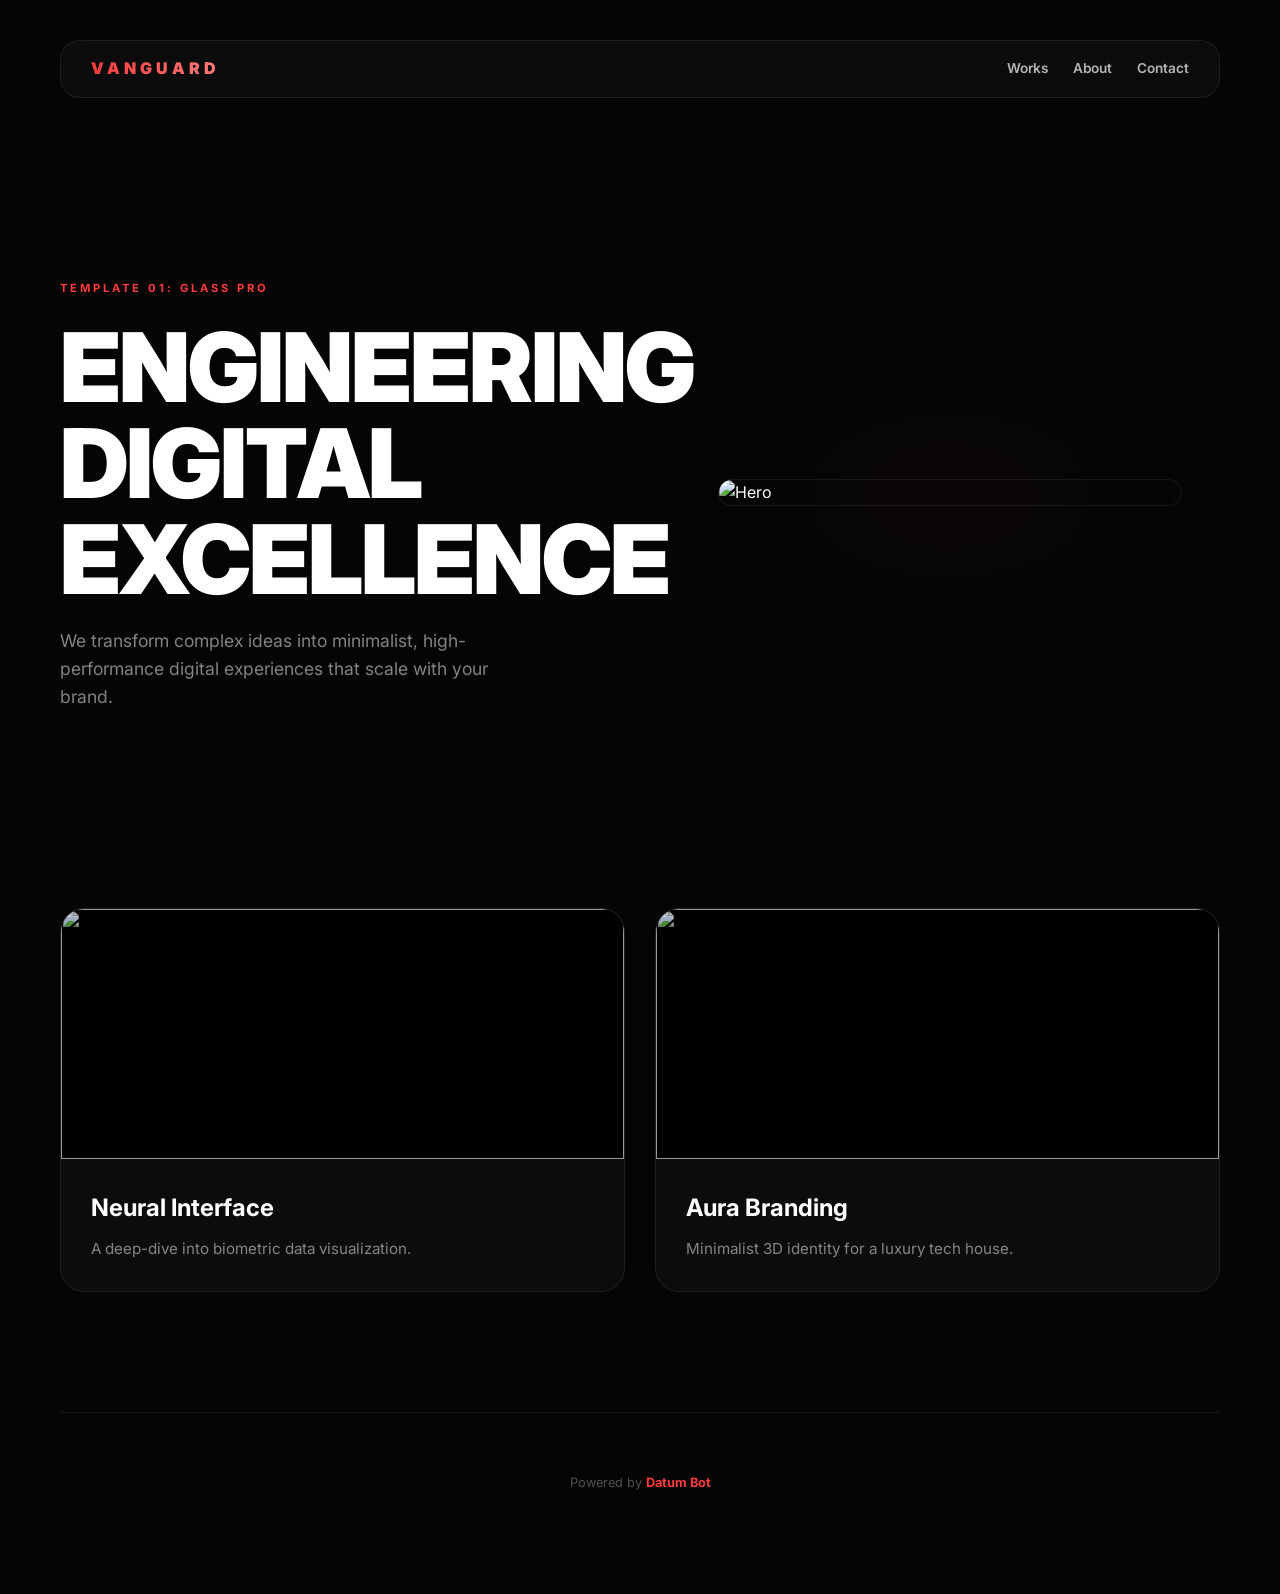
==== glass_pro/index.html @ 1a09a00f "Glass pro template preview" ====
<!DOCTYPE html>
<html lang="en">
<head>
    <meta charset="UTF-8">
    <meta name="viewport" content="width=device-width, initial-scale=1.0">
    <title>Glass Pro | Preview</title>
    <!-- 3D Model Viewer Support -->
    <script type="module" src="https://ajax.googleapis.com/ajax/libs/model-viewer/3.4.0/model-viewer.min.js"></script>
    <link rel="stylesheet" href="style.css">
</head>
<body>
    <div class="forge-container">
        <!-- HEADER -->
        <header class="glass-nav">
            <div class="logo brand-title">VANGUARD</div>
            <nav class="nav-links">
                <a href="#">Works</a>
                <a href="#">About</a>
                <a href="#">Contact</a>
            </nav>
        </header>

        <!-- HERO SECTION -->
        <section class="hero-section">
            <div class="hero-text">
                <span class="badge">TEMPLATE 01: GLASS PRO</span>
                <h1>Engineering<br>Digital<br>Excellence</h1>
                <p>We transform complex ideas into minimalist, high-performance digital experiences that scale with your brand.</p>
            </div>
            
            <div class="hero-visual">
                <img src="https://images.unsplash.com/photo-1633356122544-f134324a6cee?auto=format&fit=crop&q=80&w=500" alt="Hero">
                <div class="glow-sphere"></div>
            </div>
        </section>

        <!-- PROJECT GRID -->
        <div class="content-stack">
            <div class="project-grid">
                <div class="project-card">
                    <div class="card-media">
                        <img src="https://images.unsplash.com/photo-1618005182384-a83a8bd57fbe?auto=format&fit=crop&q=80&w=400" class="card-img">
                    </div>
                    <div class="card-content">
                        <h3>Neural Interface</h3>
                        <p>A deep-dive into biometric data visualization.</p>
                    </div>
                </div>
                
                <div class="project-card">
                    <div class="card-media">
                        <img src="https://images.unsplash.com/photo-1614850523296-d8c1af93d400?auto=format&fit=crop&q=80&w=400" class="card-img">
                    </div>
                    <div class="card-content">
                        <h3>Aura Branding</h3>
                        <p>Minimalist 3D identity for a luxury tech house.</p>
                    </div>
                </div>
            </div>
        </div>

        <!-- FOOTER -->
        <footer class="datum-footer">
            <p>Powered by <a href="https://datum.bot" class="datum-link">Datum Bot</a></p>
        </footer>
    </div>
</body>
</html>
---- glass_pro/style.css ----
@import url('https://fonts.googleapis.com/css2?family=Inter:wght@400;700;900&display=swap');

:root {
    --bg: #050505;
    --red: #ff3b3b;
    --glass: rgba(255, 255, 255, 0.03);
    --border: rgba(255, 255, 255, 0.08);
}

* { margin: 0; padding: 0; box-sizing: border-box; }
body { background: var(--bg); color: white; font-family: 'Inter', sans-serif; line-height: 1.6; }

.forge-container { max-width: 1200px; margin: 0 auto; padding: 40px 20px; }

/* NAVIGATION */
.glass-nav { 
    display: flex; 
    justify-content: space-between; 
    align-items: center;
    padding: 15px 30px; 
    background: var(--glass); 
    border: 1px solid var(--border); 
    border-radius: 20px; 
    backdrop-filter: blur(15px);
    margin-bottom: 80px;
}

.brand-title {
    font-weight: 900;
    letter-spacing: 4px; 
    text-transform: uppercase;
    background: linear-gradient(to right, var(--red), #ff7b7b);
    -webkit-background-clip: text;
    -webkit-text-fill-color: transparent;
}

.nav-links { display: flex; align-items: center; gap: 25px; }
.nav-links a {
    color: rgba(255, 255, 255, 0.7);
    text-decoration: none;
    font-size: 0.85rem;
    font-weight: 600;
    transition: color 0.3s ease;
}
.nav-links a:hover { color: var(--red); }

/* HERO SECTION - THE OVERLAP FIX */
.hero-section {
    display: flex;
    align-items: center;
    gap: 20px;
    min-height: 70vh;
    margin-bottom: 100px;
}

.hero-text { 
    flex: 0 0 55%; /* Keeps text on the left half */
    z-index: 5;
}

.hero-visual { 
    flex: 0 0 40%; /* Keeps image on the right half */
    position: relative; 
    display: flex; 
    justify-content: center; 
}

h1 {
    font-size: clamp(3rem, 8vw, 6rem);
    font-weight: 900;
    line-height: 1.0; 
    letter-spacing: -2px;
    margin: 20px 0;
    text-transform: uppercase;
}

.badge { color: var(--red); font-size: 0.7rem; font-weight: 700; letter-spacing: 3px; }
.hero-text p { color: rgba(255,255,255,0.5); font-size: 1.1rem; max-width: 480px; }

/* IMAGE STYLING */
.hero-visual img, model-viewer { 
    width: 100%; 
    height: auto; 
    max-height: 500px;
    border-radius: 30px; 
    border: 1px solid var(--border); 
    object-fit: cover;
    z-index: 2; 
}

.glow-sphere { 
    position: absolute; 
    width: 120%; 
    height: 120%; 
    background: radial-gradient(circle, rgba(255,59,59,0.15) 0%, transparent 70%); 
    filter: blur(60px); 
    z-index: 1; 
}

/* PROJECT GRID */
.project-grid { display: grid; grid-template-columns: repeat(auto-fit, minmax(350px, 1fr)); gap: 30px; }
.project-card { background: var(--glass); border: 1px solid var(--border); border-radius: 24px; overflow: hidden; }
.card-media { width: 100%; height: 250px; background: #000; }
.card-img { width: 100%; height: 100%; object-fit: cover; opacity: 0.8; }
.card-content { padding: 30px; }
.card-content h3 { font-size: 1.5rem; margin-bottom: 10px; }
.card-content p { color: rgba(255,255,255,0.5); font-size: 0.95rem; }

/* FOOTER */
.datum-footer {
    margin-top: 120px;
    padding: 60px 0;
    text-align: center;
    border-top: 1px solid var(--border);
}
.datum-footer p { font-size: 0.8rem; color: rgba(255, 255, 255, 0.3); }
.datum-link { color: var(--red); text-decoration: none; font-weight: 700; }
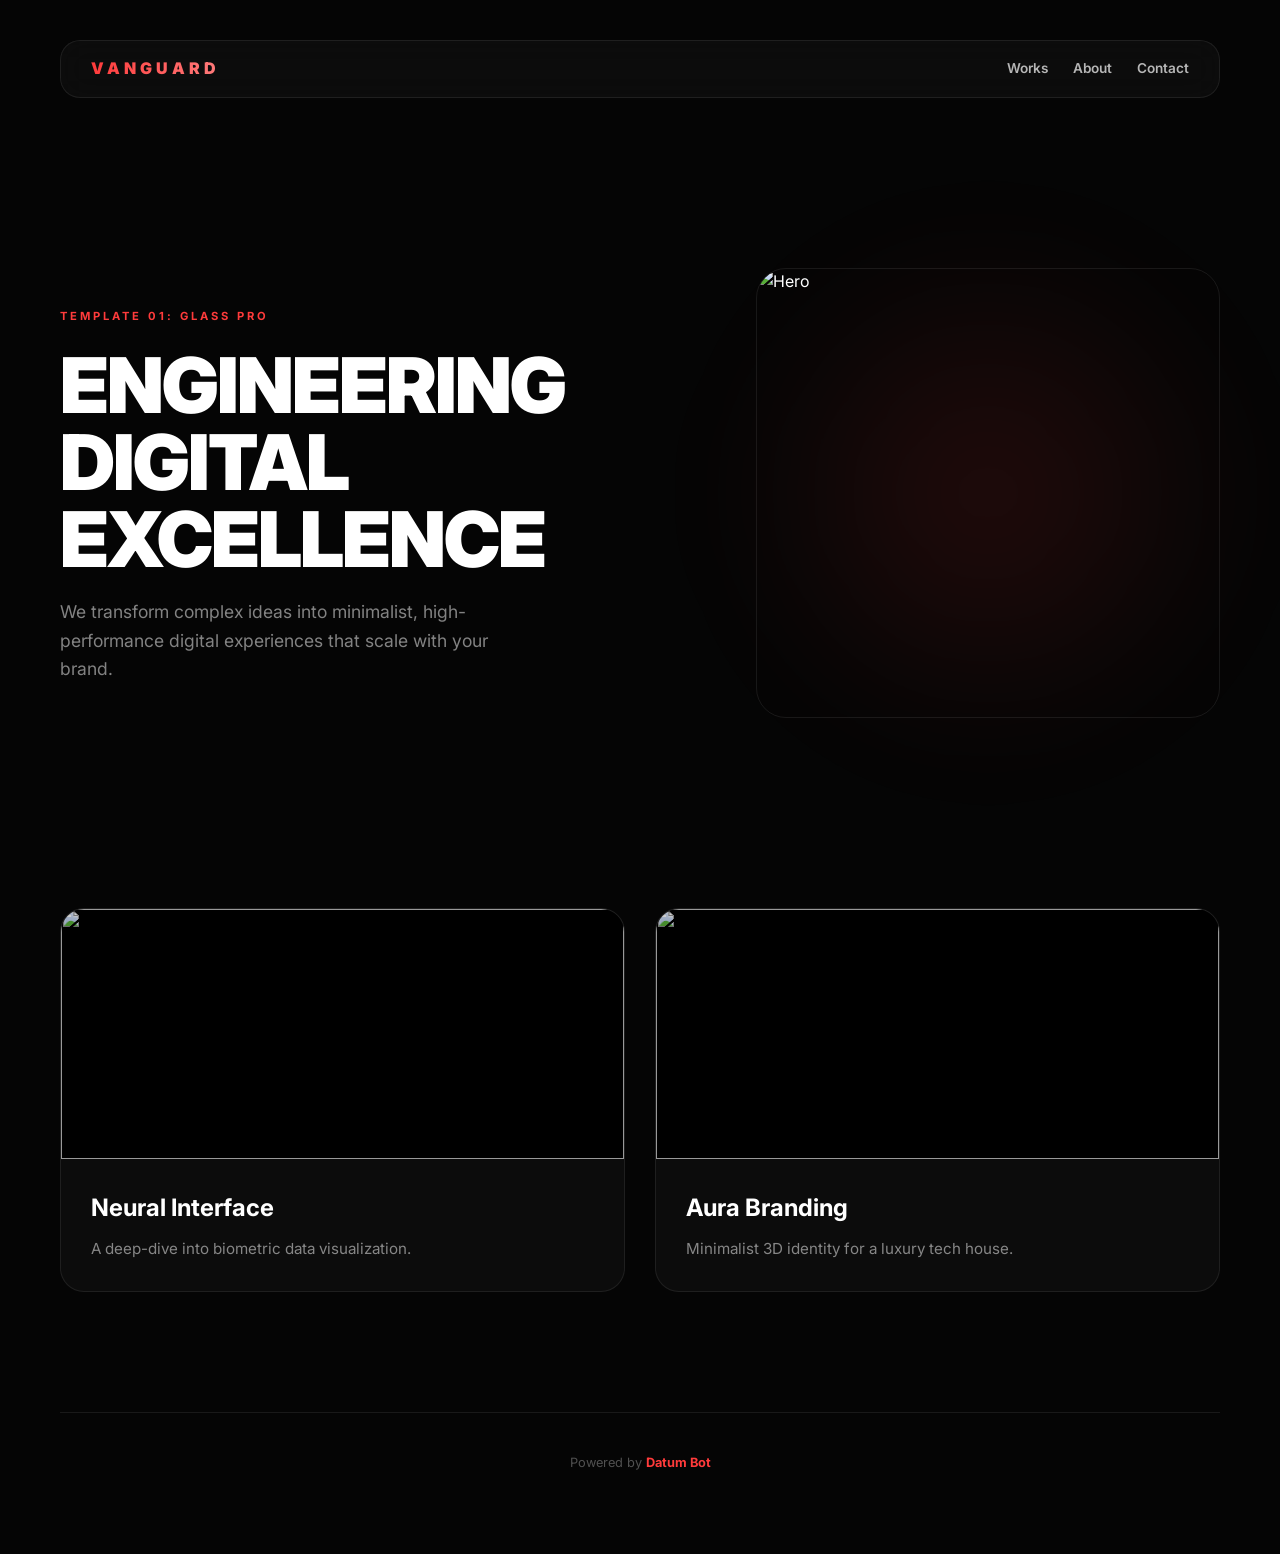
==== commit 87671b91: "Made Glass pro preview more flexible" ====
--- a/glass_pro/index.html
+++ b/glass_pro/index.html
@@ -22,17 +22,17 @@
 
         <!-- HERO SECTION -->
         <section class="hero-section">
-            <div class="hero-text">
-                <span class="badge">TEMPLATE 01: GLASS PRO</span>
-                <h1>Engineering<br>Digital<br>Excellence</h1>
-                <p>We transform complex ideas into minimalist, high-performance digital experiences that scale with your brand.</p>
-            </div>
-            
-            <div class="hero-visual">
-                <img src="https://images.unsplash.com/photo-1633356122544-f134324a6cee?auto=format&fit=crop&q=80&w=500" alt="Hero">
-                <div class="glow-sphere"></div>
-            </div>
-        </section>
+    <div class="hero-text">
+        <span class="badge">TEMPLATE 01: GLASS PRO</span>
+        <h1>Engineering<br>Digital<br>Excellence</h1>
+        <p>We transform complex ideas into minimalist, high-performance digital experiences that scale with your brand.</p>
+    </div>
+    
+    <div class="hero-visual">
+        <img src="https://images.unsplash.com/photo-1633356122544-f134324a6cee?auto=format&fit=crop&q=80&w=500" alt="Hero">
+        <div class="glow-sphere"></div>
+    </div>
+</section>
 
         <!-- PROJECT GRID -->
         <div class="content-stack">
--- a/glass_pro/style.css
+++ b/glass_pro/style.css
@@ -7,10 +7,25 @@
     --border: rgba(255, 255, 255, 0.08);
 }
 
-* { margin: 0; padding: 0; box-sizing: border-box; }
-body { background: var(--bg); color: white; font-family: 'Inter', sans-serif; line-height: 1.6; }
-
-.forge-container { max-width: 1200px; margin: 0 auto; padding: 40px 20px; }
+* { 
+    margin: 0; 
+    padding: 0; 
+    box-sizing: border-box; 
+}
+
+body { 
+    background: var(--bg); 
+    color: white; 
+    font-family: 'Inter', sans-serif; 
+    line-height: 1.6;
+    overflow-x: hidden; /* Prevents awkward horizontal shaking on mobile */
+}
+
+.forge-container { 
+    max-width: 1200px; 
+    margin: 0 auto; 
+    padding: 40px 20px; 
+}
 
 /* NAVIGATION */
 .glass-nav { 
@@ -22,6 +37,7 @@
     border: 1px solid var(--border); 
     border-radius: 20px; 
     backdrop-filter: blur(15px);
+    -webkit-backdrop-filter: blur(15px);
     margin-bottom: 80px;
 }
 
@@ -34,7 +50,12 @@
     -webkit-text-fill-color: transparent;
 }
 
-.nav-links { display: flex; align-items: center; gap: 25px; }
+.nav-links { 
+    display: flex; 
+    align-items: center; 
+    gap: 25px; 
+}
+
 .nav-links a {
     color: rgba(255, 255, 255, 0.7);
     text-decoration: none;
@@ -42,31 +63,37 @@
     font-weight: 600;
     transition: color 0.3s ease;
 }
-.nav-links a:hover { color: var(--red); }
-
-/* HERO SECTION - THE OVERLAP FIX */
+
+.nav-links a:hover { 
+    color: var(--red); 
+}
+
+/* HERO SECTION */
 .hero-section {
     display: flex;
     align-items: center;
-    gap: 20px;
+    justify-content: space-between;
+    gap: 40px;
     min-height: 70vh;
     margin-bottom: 100px;
 }
 
 .hero-text { 
-    flex: 0 0 55%; /* Keeps text on the left half */
+    flex: 0 1 55%;
     z-index: 5;
 }
 
 .hero-visual { 
-    flex: 0 0 40%; /* Keeps image on the right half */
+    flex: 0 1 40%;
     position: relative; 
     display: flex; 
     justify-content: center; 
+    align-items: center;
+    width: 100%;
 }
 
 h1 {
-    font-size: clamp(3rem, 8vw, 6rem);
+    font-size: clamp(2.5rem, 6vw, 5.5rem); /* Keeps title scalable without spilling out */
     font-weight: 900;
     line-height: 1.0; 
     letter-spacing: -2px;
@@ -74,14 +101,25 @@
     text-transform: uppercase;
 }
 
-.badge { color: var(--red); font-size: 0.7rem; font-weight: 700; letter-spacing: 3px; }
-.hero-text p { color: rgba(255,255,255,0.5); font-size: 1.1rem; max-width: 480px; }
-
-/* IMAGE STYLING */
+.badge { 
+    color: var(--red); 
+    font-size: 0.7rem; 
+    font-weight: 700; 
+    letter-spacing: 3px; 
+}
+
+.hero-text p { 
+    color: rgba(255,255,255,0.5); 
+    font-size: 1.1rem; 
+    max-width: 480px; 
+}
+
+/* VISUAL MEDIA STYLING (IMAGE & 3D MODEL) */
 .hero-visual img, model-viewer { 
     width: 100%; 
     height: auto; 
-    max-height: 500px;
+    aspect-ratio: 1 / 1; /* Keeps visuals cleanly squared */
+    max-height: 450px;
     border-radius: 30px; 
     border: 1px solid var(--border); 
     object-fit: cover;
@@ -92,26 +130,136 @@
     position: absolute; 
     width: 120%; 
     height: 120%; 
-    background: radial-gradient(circle, rgba(255,59,59,0.15) 0%, transparent 70%); 
-    filter: blur(60px); 
+    background: radial-gradient(circle, rgba(255,59,59,0.12) 0%, transparent 70%); 
+    filter: blur(50px); 
     z-index: 1; 
 }
 
 /* PROJECT GRID */
-.project-grid { display: grid; grid-template-columns: repeat(auto-fit, minmax(350px, 1fr)); gap: 30px; }
-.project-card { background: var(--glass); border: 1px solid var(--border); border-radius: 24px; overflow: hidden; }
-.card-media { width: 100%; height: 250px; background: #000; }
-.card-img { width: 100%; height: 100%; object-fit: cover; opacity: 0.8; }
-.card-content { padding: 30px; }
-.card-content h3 { font-size: 1.5rem; margin-bottom: 10px; }
-.card-content p { color: rgba(255,255,255,0.5); font-size: 0.95rem; }
+.project-grid { 
+    display: grid; 
+    /* Changed minmax to 290px so it fits smaller mobile screens without clipping */
+    grid-template-columns: repeat(auto-fit, minmax(290px, 1fr)); 
+    gap: 30px; 
+}
+
+.project-card { 
+    background: var(--glass); 
+    border: 1px solid var(--border); 
+    border-radius: 24px; 
+    overflow: hidden; 
+}
+
+.card-media { 
+    width: 100%; 
+    height: 250px; 
+    background: #000; 
+}
+
+.card-img { 
+    width: 100%; 
+    height: 100%; 
+    object-fit: cover; 
+    opacity: 0.8; 
+}
+
+.card-content { 
+    padding: 30px; 
+}
+
+.card-content h3 { 
+    font-size: 1.5rem; 
+    margin-bottom: 10px; 
+}
+
+.card-content p { 
+    color: rgba(255,255,255,0.5); 
+    font-size: 0.95rem; 
+}
 
 /* FOOTER */
 .datum-footer {
     margin-top: 120px;
-    padding: 60px 0;
+    padding: 40px 0;
     text-align: center;
     border-top: 1px solid var(--border);
 }
-.datum-footer p { font-size: 0.8rem; color: rgba(255, 255, 255, 0.3); }
-.datum-link { color: var(--red); text-decoration: none; font-weight: 700; }+
+.datum-footer p { 
+    font-size: 0.8rem; 
+    color: rgba(255, 255, 255, 0.3); 
+}
+
+.datum-link { 
+    color: var(--red); 
+    text-decoration: none; 
+    font-weight: 700; 
+}
+
+/* ==========================================================================
+   MEDIA QUERY: TABLET & MOBILE RULES (768px and down)
+   ========================================================================== */
+@media (max-width: 768px) {
+    .forge-container {
+        padding: 20px 15px; /* Tighter safety padding for modern phones */
+    }
+
+    .glass-nav {
+        padding: 12px 20px;
+        margin-bottom: 50px;
+    }
+
+    .nav-links {
+        gap: 15px; /* Pulls nav items closer together on small viewports */
+    }
+
+    .nav-links a {
+        font-size: 0.75rem; /* Slightly smaller text for fit */
+    }
+
+    .hero-section {
+        flex-direction: column; /* Stacks layout elements vertically */
+        text-align: center;
+        gap: 50px;
+        min-height: auto;
+        margin-bottom: 80px;
+    }
+
+    .hero-text {
+        flex: 0 0 100%;
+        order: 1; /* Text stays on top */
+    }
+
+    .hero-text p {
+        margin: 0 auto; /* Centers the paragraph block container */
+        font-size: 1rem;
+    }
+
+    .hero-visual {
+        flex: 0 0 100%;
+        order: 2; /* Visual drops beautifully underneath */
+        max-width: 380px; /* Prevents scaling too large on vertical stacks */
+        margin: 0 auto;
+    }
+    
+    .hero-visual img, model-viewer {
+        max-height: 380px;
+    }
+
+    h1 {
+        line-height: 1.1;
+        margin: 15px 0;
+    }
+}
+
+/* EXTRA SMALL MOBILE BREAKPOINT (For tiny devices like iPhone SE) */
+@media (max-width: 380px) {
+    .glass-nav {
+        flex-direction: column; /* Safe stack for brand titles vs links */
+        gap: 10px;
+    }
+    
+    .nav-links {
+        gap: 12px;
+    }
+}
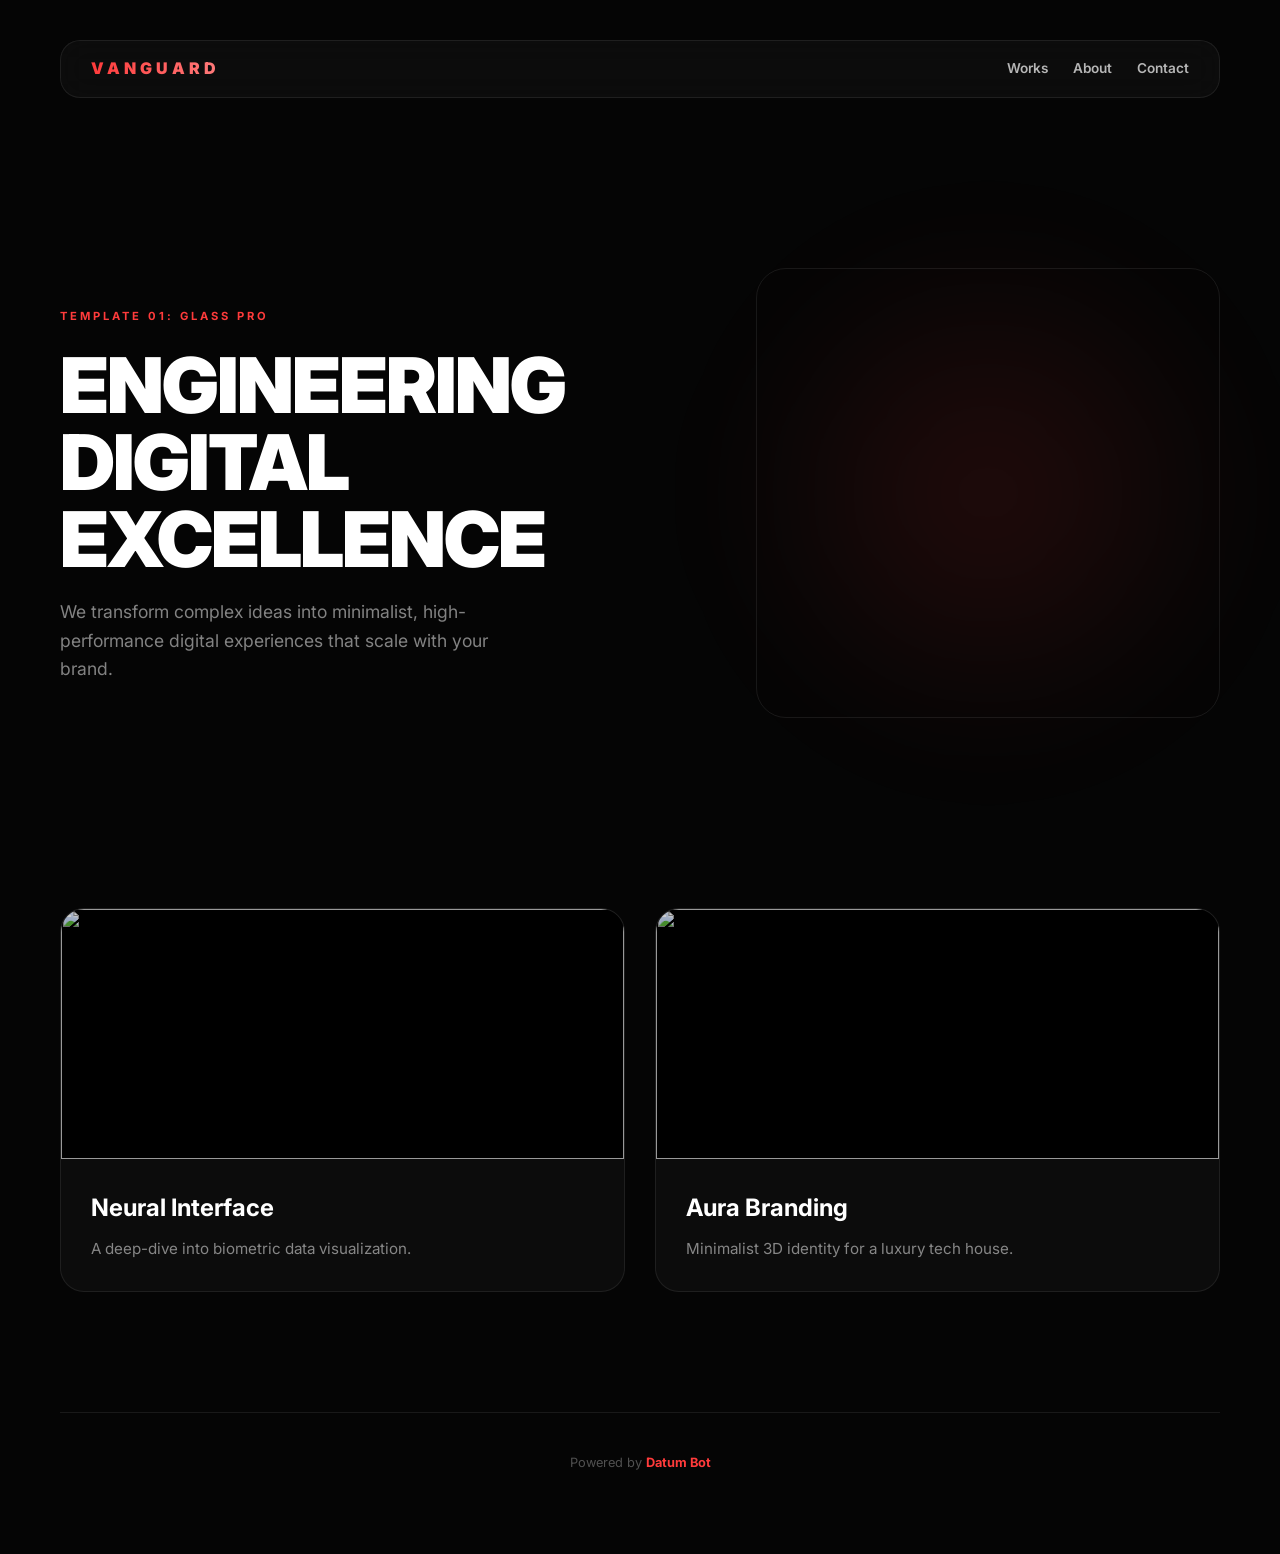
==== commit 288d6ab4: "Adding 3d option" ====
--- a/glass_pro/index.html
+++ b/glass_pro/index.html
@@ -29,8 +29,16 @@
     </div>
     
     <div class="hero-visual">
-        <img src="https://images.unsplash.com/photo-1633356122544-f134324a6cee?auto=format&fit=crop&q=80&w=500" alt="Hero">
-        <div class="glow-sphere"></div>
+        <model-viewer 
+        src="Intake-manifold-glb.glb" 
+        alt="SolidWorks Intake Manifold 3D Model" 
+        auto-rotate 
+        camera-controls 
+        touch-action="pan-y"
+        shadow-intensity="1"
+        exposure="1.2">
+    </model-viewer>
+    <div class="glow-sphere"></div>
     </div>
 </section>
 
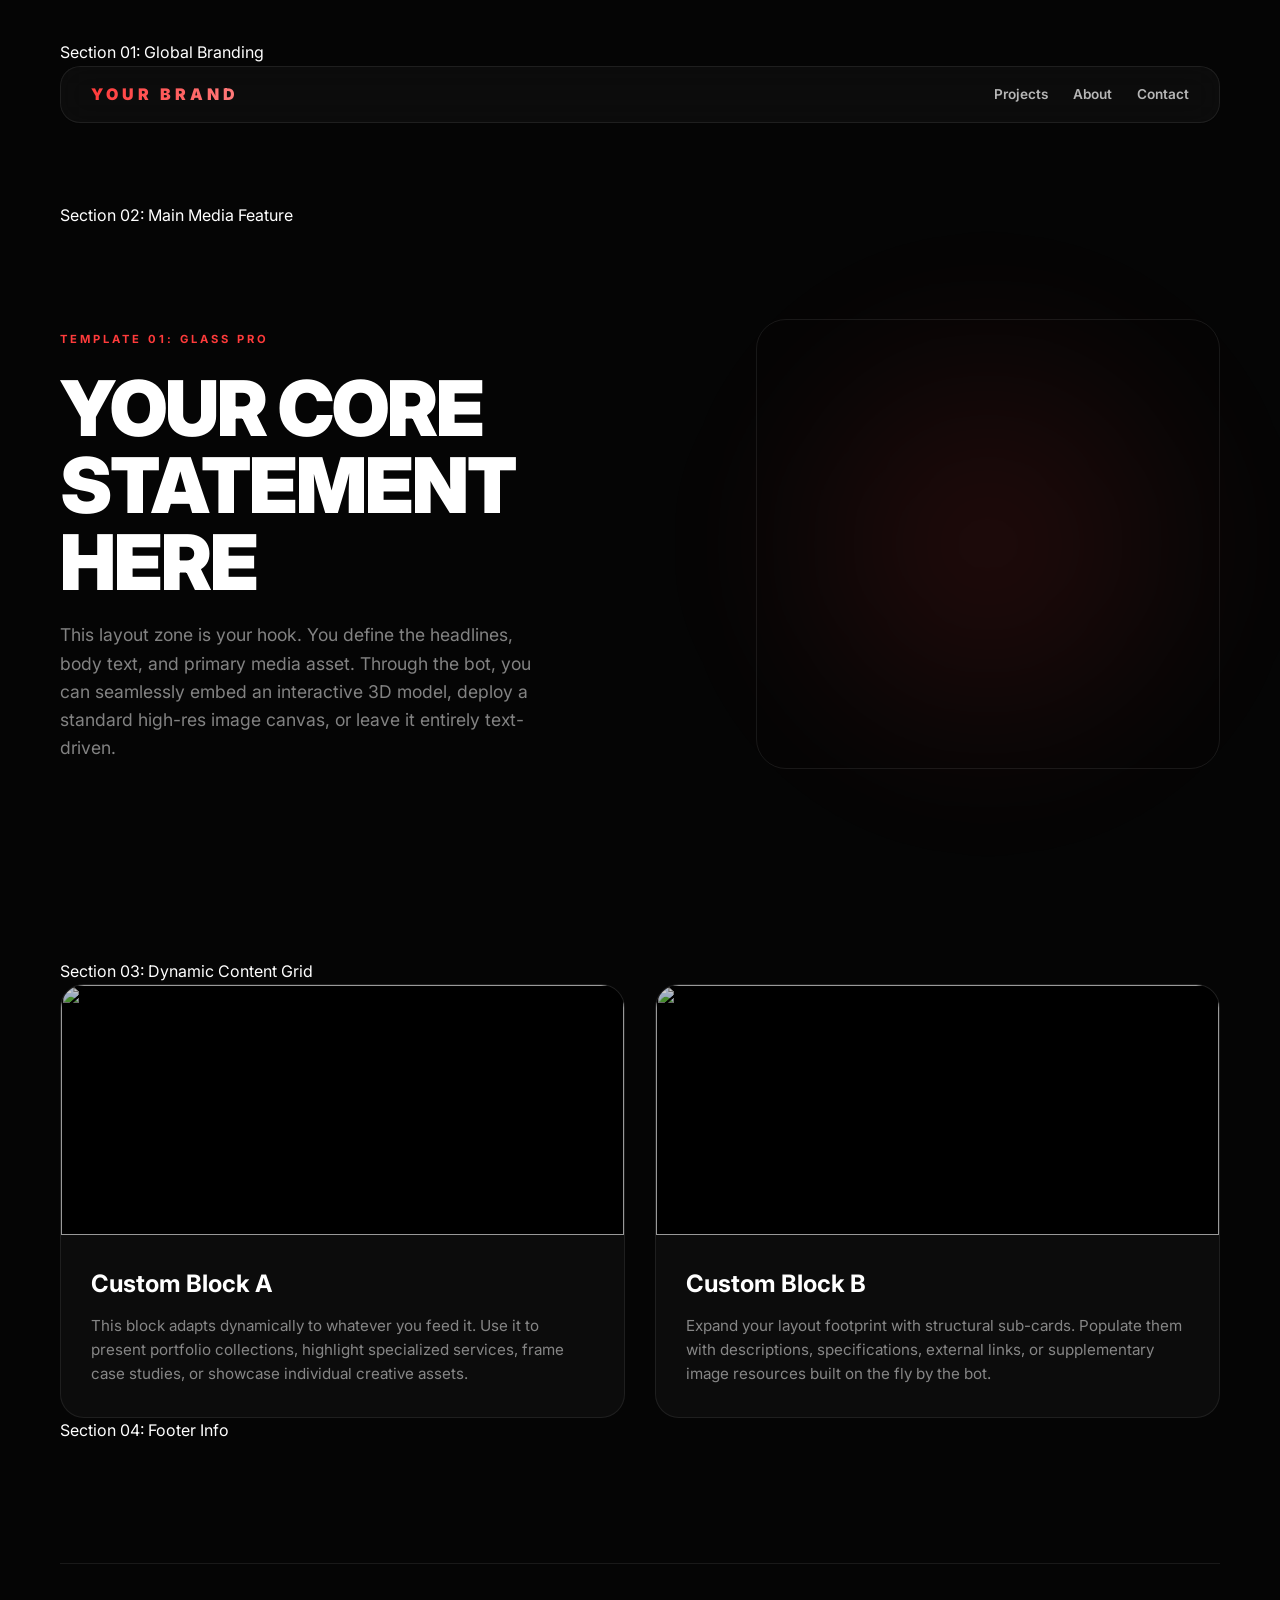
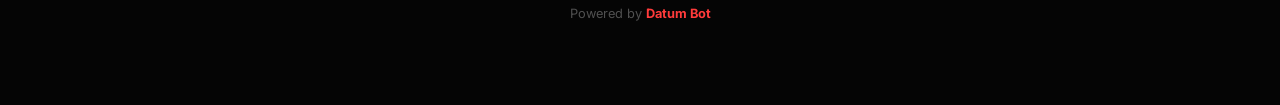
==== commit 07f66a26: "Made Glass pro preview way more explanatory" ====
--- a/glass_pro/index.html
+++ b/glass_pro/index.html
@@ -4,45 +4,51 @@
     <meta charset="UTF-8">
     <meta name="viewport" content="width=device-width, initial-scale=1.0">
     <title>Glass Pro | Preview</title>
-    <!-- 3D Model Viewer Support -->
     <script type="module" src="https://ajax.googleapis.com/ajax/libs/model-viewer/3.4.0/model-viewer.min.js"></script>
     <link rel="stylesheet" href="style.css">
 </head>
 <body>
     <div class="forge-container">
-        <!-- HEADER -->
+        
+        <div class="section-divider">Section 01: Global Branding</div>
+
         <header class="glass-nav">
-            <div class="logo brand-title">VANGUARD</div>
+            <div class="logo brand-title">YOUR BRAND</div>
             <nav class="nav-links">
-                <a href="#">Works</a>
+                <a href="#">Projects</a>
                 <a href="#">About</a>
                 <a href="#">Contact</a>
             </nav>
         </header>
 
-        <!-- HERO SECTION -->
+        <div class="section-divider">Section 02: Main Media Feature</div>
+
         <section class="hero-section">
-    <div class="hero-text">
-        <span class="badge">TEMPLATE 01: GLASS PRO</span>
-        <h1>Engineering<br>Digital<br>Excellence</h1>
-        <p>We transform complex ideas into minimalist, high-performance digital experiences that scale with your brand.</p>
-    </div>
-    
-    <div class="hero-visual">
-        <model-viewer 
-        src="Intake-manifold-glb.glb" 
-        alt="SolidWorks Intake Manifold 3D Model" 
-        auto-rotate 
-        camera-controls 
-        touch-action="pan-y"
-        shadow-intensity="1"
-        exposure="1.2">
-    </model-viewer>
-    <div class="glow-sphere"></div>
-    </div>
-</section>
+            <div class="hero-text">
+                <span class="badge">TEMPLATE 01: GLASS PRO</span>
+                <h1>Your Core<br>Statement<br>Here</h1>
+                <p>This layout zone is your hook. You define the headlines, body text, and primary media asset. Through the bot, you can seamlessly embed an interactive 3D model, deploy a standard high-res image canvas, or leave it entirely text-driven.</p>
+            </div>
+            
+            <div class="hero-visual">
+                <model-viewer 
+                    src="intake-manifold.glb" 
+                    alt="Interactive 3D Preview Asset" 
+                    auto-rotate 
+                    camera-controls 
+                    interaction-prompt="none"
+                    touch-action="none"
+                    min-camera-orbit="auto auto auto"
+                    max-camera-orbit="auto auto auto"
+                    shadow-intensity="1"
+                    exposure="1.2">
+                </model-viewer>
+                <div class="glow-sphere"></div>
+            </div>
+        </section>
 
-        <!-- PROJECT GRID -->
+        <div class="section-divider">Section 03: Dynamic Content Grid</div>
+
         <div class="content-stack">
             <div class="project-grid">
                 <div class="project-card">
@@ -50,8 +56,8 @@
                         <img src="https://images.unsplash.com/photo-1618005182384-a83a8bd57fbe?auto=format&fit=crop&q=80&w=400" class="card-img">
                     </div>
                     <div class="card-content">
-                        <h3>Neural Interface</h3>
-                        <p>A deep-dive into biometric data visualization.</p>
+                        <h3>Custom Block A</h3>
+                        <p>This block adapts dynamically to whatever you feed it. Use it to present portfolio collections, highlight specialized services, frame case studies, or showcase individual creative assets.</p>
                     </div>
                 </div>
                 
@@ -60,14 +66,15 @@
                         <img src="https://images.unsplash.com/photo-1614850523296-d8c1af93d400?auto=format&fit=crop&q=80&w=400" class="card-img">
                     </div>
                     <div class="card-content">
-                        <h3>Aura Branding</h3>
-                        <p>Minimalist 3D identity for a luxury tech house.</p>
+                        <h3>Custom Block B</h3>
+                        <p>Expand your layout footprint with structural sub-cards. Populate them with descriptions, specifications, external links, or supplementary image resources built on the fly by the bot.</p>
                     </div>
                 </div>
             </div>
         </div>
 
-        <!-- FOOTER -->
+        <div class="section-divider">Section 04: Footer Info</div>
+
         <footer class="datum-footer">
             <p>Powered by <a href="https://datum.bot" class="datum-link">Datum Bot</a></p>
         </footer>
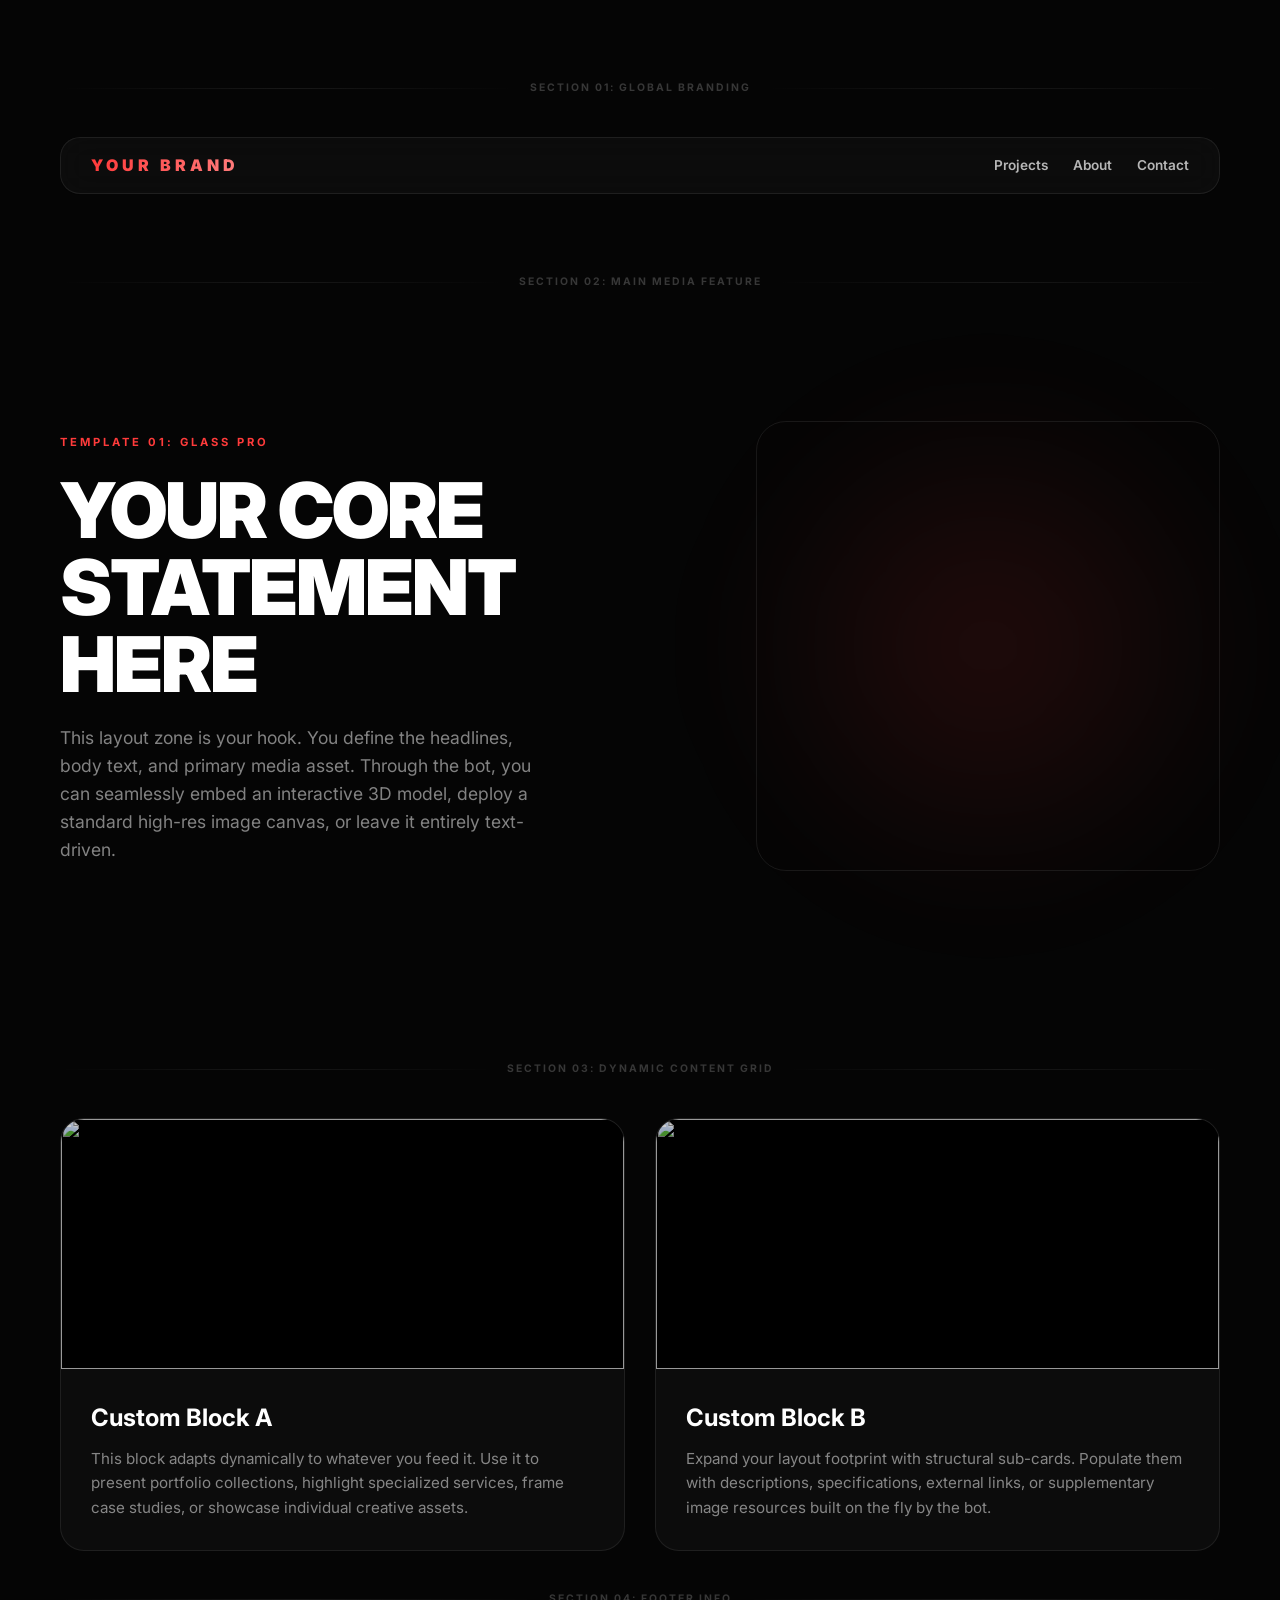
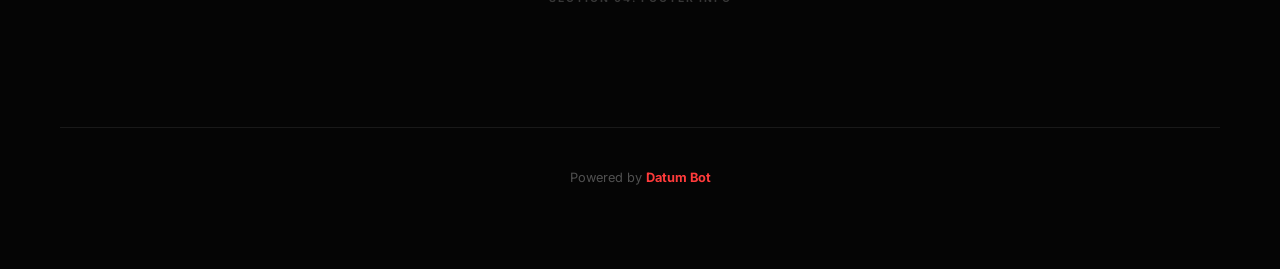
==== commit c8c9cdc2: "Made flass pro preview more explanatory" ====
--- a/glass_pro/index.html
+++ b/glass_pro/index.html
@@ -32,7 +32,7 @@
             
             <div class="hero-visual">
                 <model-viewer 
-                    src="intake-manifold.glb" 
+                    src="Intake-manifold-glb.glb" 
                     alt="Interactive 3D Preview Asset" 
                     auto-rotate 
                     camera-controls 
@@ -47,9 +47,8 @@
             </div>
         </section>
 
-        <div class="section-divider">Section 03: Dynamic Content Grid</div>
-
         <div class="content-stack">
+            <div class="section-divider">Section 03: Dynamic Content Grid</div>
             <div class="project-grid">
                 <div class="project-card">
                     <div class="card-media">
--- a/glass_pro/style.css
+++ b/glass_pro/style.css
@@ -18,7 +18,7 @@
     color: white; 
     font-family: 'Inter', sans-serif; 
     line-height: 1.6;
-    overflow-x: hidden; /* Prevents awkward horizontal shaking on mobile */
+    overflow-x: hidden; 
 }
 
 .forge-container { 
@@ -93,7 +93,7 @@
 }
 
 h1 {
-    font-size: clamp(2.5rem, 6vw, 5.5rem); /* Keeps title scalable without spilling out */
+    font-size: clamp(2.5rem, 6vw, 5.5rem); 
     font-weight: 900;
     line-height: 1.0; 
     letter-spacing: -2px;
@@ -114,11 +114,11 @@
     max-width: 480px; 
 }
 
-/* VISUAL MEDIA STYLING (IMAGE & 3D MODEL) */
+/* VISUAL MEDIA STYLING */
 .hero-visual img, model-viewer { 
     width: 100%; 
     height: auto; 
-    aspect-ratio: 1 / 1; /* Keeps visuals cleanly squared */
+    aspect-ratio: 1 / 1; 
     max-height: 450px;
     border-radius: 30px; 
     border: 1px solid var(--border); 
@@ -138,7 +138,6 @@
 /* PROJECT GRID */
 .project-grid { 
     display: grid; 
-    /* Changed minmax to 290px so it fits smaller mobile screens without clipping */
     grid-template-columns: repeat(auto-fit, minmax(290px, 1fr)); 
     gap: 30px; 
 }
@@ -196,29 +195,41 @@
     font-weight: 700; 
 }
 
+/* SECTION VISUALIZER LABELS */
+.section-divider {
+    display: flex;
+    align-items: center;
+    justify-content: center;
+    gap: 15px;
+    margin: 40px 0;
+    color: rgba(255, 255, 255, 0.2);
+    font-size: 0.65rem;
+    font-weight: 700;
+    letter-spacing: 2px;
+    text-transform: uppercase;
+}
+.section-divider::before, .section-divider::after {
+    content: "";
+    flex: 1;
+    height: 1px;
+    background: linear-gradient(to right, transparent, var(--border), transparent);
+}
+
 /* ==========================================================================
-   MEDIA QUERY: TABLET & MOBILE RULES (768px and down)
+   MEDIA QUERY: RESPONSIVE SCREEN BREAKPOINTS (768px and down)
    ========================================================================== */
 @media (max-width: 768px) {
     .forge-container {
-        padding: 20px 15px; /* Tighter safety padding for modern phones */
+        padding: 20px 15px; 
     }
 
     .glass-nav {
-        padding: 12px 20px;
+        padding: 15px 20px;
         margin-bottom: 50px;
     }
 
-    .nav-links {
-        gap: 15px; /* Pulls nav items closer together on small viewports */
-    }
-
-    .nav-links a {
-        font-size: 0.75rem; /* Slightly smaller text for fit */
-    }
-
     .hero-section {
-        flex-direction: column; /* Stacks layout elements vertically */
+        flex-direction: column; 
         text-align: center;
         gap: 50px;
         min-height: auto;
@@ -227,18 +238,18 @@
 
     .hero-text {
         flex: 0 0 100%;
-        order: 1; /* Text stays on top */
+        order: 1; 
     }
 
     .hero-text p {
-        margin: 0 auto; /* Centers the paragraph block container */
+        margin: 0 auto; 
         font-size: 1rem;
     }
 
     .hero-visual {
         flex: 0 0 100%;
-        order: 2; /* Visual drops beautifully underneath */
-        max-width: 380px; /* Prevents scaling too large on vertical stacks */
+        order: 2; 
+        max-width: 380px; 
         margin: 0 auto;
     }
     
@@ -252,14 +263,30 @@
     }
 }
 
-/* EXTRA SMALL MOBILE BREAKPOINT (For tiny devices like iPhone SE) */
-@media (max-width: 380px) {
+/* MOBILE EMBRACING STACK BREAKPOINT (540px and down) */
+@media (max-width: 540px) {
     .glass-nav {
-        flex-direction: column; /* Safe stack for brand titles vs links */
-        gap: 10px;
-    }
-    
+        flex-direction: column; /* Stacks Brand above Navigation completely */
+        gap: 12px;
+        padding: 18px 15px;
+        border-radius: 16px;
+    }
+
+    .brand-title {
+        font-size: 1.1rem;
+        letter-spacing: 3px;
+    }
+
     .nav-links {
-        gap: 12px;
+        width: 100%;
+        justify-content: center; /* Beautiful horizontal line of menu links centered underneath */
+        gap: 28px; 
+        border-top: 1px solid rgba(255, 255, 255, 0.06); /* Clean inner partition line */
+        padding-top: 10px;
+    }
+
+    .nav-links a {
+        font-size: 0.8rem;
+        letter-spacing: 0.5px;
     }
 }
